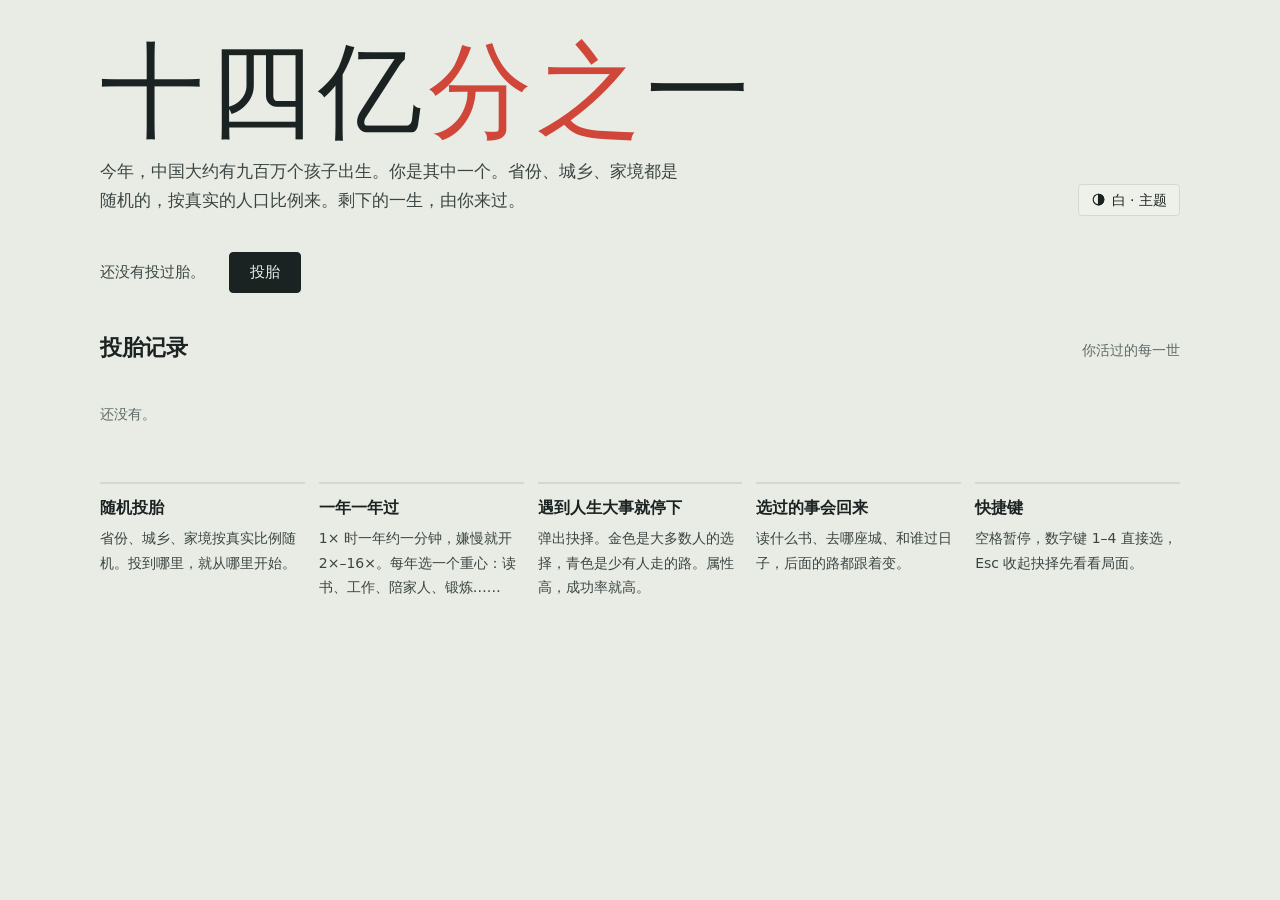
==== 1in1.4b/index.html @ 82f2b728 "接入全站统一标准：去掉底栏和语言下拉（顶栏的问题反馈打开游戏自带的反馈框），翻译暂时锁定中文，打包时把版本号写进 vg:version，大厅卡片显示各游戏版本号；Cloudflare 打包入口统一为 " ====
<!doctype html>
<html lang="zh-CN">
<head>
<meta charset="utf-8">
<meta name="viewport" content="width=device-width, initial-scale=1, viewport-fit=cover">
<title>十四亿分之一 · Vibe Game</title>
<meta name="description" content="按真实人口比例随机投胎到中国的某个省市、某个家庭，从 2026 年出生，过完一生。">
<meta name="theme-color" content="#0e1315">
<link rel="stylesheet" href="../share/style.css">
<!-- 全站顶栏（总页面 vibe-game 仓库提供；本地打开时没有，不影响游戏） -->
<script src="/nav.js" defer></script>
</head>
<body>
<div id="app"></div>
<!-- 本游戏：部署配置、游戏设定 -->
<script src="config.js"></script>
<script src="../share/i18n.js"></script>
<script src="../share/lang.js"></script>
<script src="game.js"></script>
<!-- 共用：规则引擎 -->
<script src="../share/engine.js"></script>
<!-- 本游戏：世界设定、投胎生成器、人生各阶段 -->
<script src="data/world.js"></script>
<script src="data/economy.js"></script>
<script src="data/childhood.js"></script>
<script src="data/youth.js"></script>
<script src="data/midlife.js"></script>
<script src="data/oldage.js"></script>
<script src="data/events.js"></script>
<!-- 共用：画面、分享、界面 -->
<!-- 换语言时载入翻译过的数据（lang/<语言>/），见 share/i18n.js -->
<script>JY.loadLangData();</script>
<script src="../share/pixel.js"></script>
<script src="data/scenes.js"></script>
<script src="../share/sharecard.js"></script>
<script src="../share/ui.js"></script>
</body>
</html>
---- share/style.css ----
/* 共用样式 · 三栏布局：左名帖与状态，中场景、抉择、重心、生平，右家人、同代人、人生图。
   默认夜色（深），可切换为绢色（浅）。 */
:root {
  --bg: #0e1315;
  --panel: #151c1f;
  --panel-2: #1b2427;
  --line: #263236;
  --fg: #e4e9e6;
  --muted: #8b9a96;
  --soft: #b9c4c0;
  --btn: #1d272a;
  --btn-on: #e4e9e6;
  --btn-on-fg: #0e1315;
  --gen: #5cc28a;      /* 根骨 */
  --xin: #e2b04f;      /* 心境 */
  --wu: #4fb8b0;       /* 悟性 */
  --qing: #e0688a;     /* 情义 */
  --canon: #d2ad62;    /* 原著 */
  --mod: #6fc1cc;      /* 改命 */
  --bad: #e2806a;      /* 失败、死亡 */
  --brand: #c8566a;    /* 品牌色，游戏可在 game.js 里覆盖 */
  --f-display: "Ma Shan Zheng", "STKaiti", "KaiTi", serif;
  --f-head: "Noto Serif SC", "Songti SC", "SimSun", serif;
  --f-body: "Noto Sans SC", "PingFang SC", "Microsoft YaHei", system-ui, sans-serif;
  --f-mono: ui-monospace, "Cascadia Mono", Consolas, "Courier New", monospace;
  --r: 6px;
  color-scheme: dark;
}
/* 三种主题：暗（默认）、灰、白。灰是不刺眼的中性灰，适合白天屋里看 */
:root[data-theme="gray"] {
  --bg: #2c3033; --panel: #363b3f; --panel-2: #3e4448; --line: #4a5156; --fg: #eceeed; --muted: #a3aaa8; --soft: #ccd2cf;
  --btn: #41474b; --btn-on: #eceeed; --btn-on-fg: #2c3033;
  --gen: #6fd09a; --xin: #eebd5c; --wu: #63c8c0; --qing: #ec7c9b; --canon: #ddb970; --mod: #7fcfd9; --bad: #ee917b;
  color-scheme: dark;
}
@media (prefers-color-scheme: light) {
  :root:not([data-theme="dark"]):not([data-theme="gray"]) {
    --bg: #e9ece5; --panel: #f8f9f5; --panel-2: #eef1ea; --line: #d3d9d0; --fg: #1b2322; --muted: #5e6a66; --soft: #3a4542;
    --btn: #eef1ea; --btn-on: #1b2322; --btn-on-fg: #f8f9f5;
    --gen: #2f9a63; --xin: #b88518; --wu: #1f8f88; --qing: #c2456b; --canon: #94702a; --mod: #1f7480; --bad: #b0472f;
    color-scheme: light;
  }
}
:root[data-theme="light"] {
  --bg: #e9ece5; --panel: #f8f9f5; --panel-2: #eef1ea; --line: #d3d9d0; --fg: #1b2322; --muted: #5e6a66; --soft: #3a4542;
  --btn: #eef1ea; --btn-on: #1b2322; --btn-on-fg: #f8f9f5;
  --gen: #2f9a63; --xin: #b88518; --wu: #1f8f88; --qing: #c2456b; --canon: #94702a; --mod: #1f7480; --bad: #b0472f;
  color-scheme: light;
}

* { box-sizing: border-box; }
html, body { margin: 0; }
body { background: var(--bg); color: var(--fg); font: 15px/1.75 var(--f-body); -webkit-font-smoothing: antialiased; }
button { font: inherit; color: inherit; cursor: pointer; }
:focus-visible { outline: 2px solid var(--mod); outline-offset: 2px; }
h1, h2, h3, h4 { margin: 0; text-wrap: balance; }
p { margin: 0; }
canvas.px { image-rendering: pixelated; image-rendering: crisp-edges; display: block; }

/* ---------- 顶栏 ---------- */
.top { position: sticky; top: env(safe-area-inset-top, 0px); z-index: 5; background: var(--bg); border-bottom: 1px solid var(--line); }
.top-in { max-width: 1440px; margin: 0 auto; padding: 10px 20px; display: flex; flex-wrap: wrap; align-items: center; gap: 10px 24px; }
.logo { font-family: var(--f-head); font-weight: 900; font-size: 22px; letter-spacing: .04em; white-space: nowrap; background: none; border: 0; padding: 0; }
.logo i { font-style: normal; color: var(--brand); }
.agebox { display: flex; align-items: baseline; gap: 6px; }
.agebox span { font-family: var(--f-head); font-size: 20px; }
.agebox b { font-family: var(--f-head); font-size: 44px; line-height: 1; font-weight: 900; font-variant-numeric: tabular-nums; }
.when { display: flex; align-items: center; gap: 10px; min-width: 0; }
.when .yr-bar { height: 3px; width: 170px; max-width: 100%; background: var(--line); border-radius: 2px; overflow: hidden; }
.when .yr-bar i { display: block; height: 100%; background: var(--qing); transition: width .1s linear; }
.when .pace { font-size: 12px; color: var(--muted); white-space: nowrap; }
.when .yr { font-size: 14px; color: var(--soft); white-space: nowrap; font-variant-numeric: tabular-nums; }
.ctl { display: flex; flex-wrap: wrap; gap: 6px; margin-left: auto; }
.b { background: var(--btn); border: 1px solid var(--line); border-radius: 4px; padding: 6px 12px; font-size: 14px; line-height: 1.3; white-space: nowrap; }
.b:hover { border-color: var(--muted); }
.b[aria-pressed="true"] { background: var(--btn-on); color: var(--btn-on-fg); border-color: var(--btn-on); }
.b.primary { background: var(--fg); color: var(--bg); border-color: var(--fg); font-weight: 500; }
.b.big { padding: 10px 20px; font-size: 15px; }
.b:disabled { opacity: .45; cursor: default; }
/* 顶栏按钮紧凑一点；暂停键和速度说明固定宽度，暂停前后顶栏不会挤成两行 */
.ctl .b { padding: 6px 10px; }
.speeds { display: inline-flex; flex: 0 0 auto; }
.speeds .b { padding: 6px 7px; border-radius: 0; margin-left: -1px; }
.speeds .b:first-child { border-radius: 4px 0 0 4px; margin-left: 0; }
.speeds .b:last-child { border-radius: 0 4px 4px 0; }
.ctl .pause-b { min-width: 5.6em; text-align: center; }
.when .pace { display: inline-block; min-width: 9.5em; }
.when .pace.paused { color: var(--mod); }
/* 顶栏一行放不下标题时先藏标题（“离开”同样回首页），再窄就藏速度说明（速度键和暂停键本身看得出状态） */
.top-in.wide { max-width: none; flex-wrap: nowrap; }
/* 电脑上顶栏永远一行：按钮放不下时在按钮区里横向滑动，不换行 */
.top-in.wide .ctl { flex-wrap: nowrap; min-width: 0; overflow-x: auto; scrollbar-width: none; }
.top-in.wide .ctl::-webkit-scrollbar { display: none; }
.top-in.wide .ctl > * { flex: 0 0 auto; }
/* 带图标的按钮：主题、反馈；语言下拉 */
.icon-b { display: inline-flex; align-items: center; gap: 6px; }
.icon-b svg, .lang-wrap svg { width: 15px; height: 15px; flex: 0 0 auto; }
.lang-wrap { border-radius: 4px; }
.site-foot .ver { color: var(--muted); opacity: .7; font-family: var(--f-mono); font-size: 12px; margin-left: 10px; }
.mt-note { flex-basis: 100%; color: var(--muted); font-size: 12px; margin: 0; }
@media (max-width: 1479px) and (min-width: 821px) { .top .logo { display: none; } .when .yr-bar { width: 120px; } }
@media (max-width: 1240px) and (min-width: 821px) { .when .pace { display: none; } .when .yr-bar { width: 90px; } }

/* 网站导航：首页顶上一条，每一页底部一条（都不吸顶） */
.site-nav, .site-foot { max-width: 1440px; margin: 0 auto; padding: 10px 20px; display: flex; align-items: center; justify-content: space-between; gap: 8px 16px; flex-wrap: wrap; font-size: 14px; color: var(--muted); }
.site-nav { border-bottom: 1px solid var(--line); }
.site-foot { margin-top: 24px; border-top: 1px solid var(--line); padding-bottom: calc(24px + env(safe-area-inset-bottom, 0px)); }
.crumbs { display: flex; align-items: center; gap: 8px; flex-wrap: wrap; min-width: 0; }
.crumbs a { color: var(--soft); text-decoration: none; }
.crumbs a:hover { color: var(--fg); text-decoration: underline; }
.crumbs .sep { color: var(--muted); }
.crumbs .cur { color: var(--fg); }
.nav-tools { display: flex; align-items: center; gap: 8px; }
/* 语言：原生下拉框，套成按钮的样子 */
.lang-wrap { display: inline-flex; align-items: center; gap: 4px; background: var(--btn); border: 1px solid var(--line); border-radius: 4px; padding: 0 0 0 8px; font-size: 14px; color: var(--fg); white-space: nowrap; }
.lang-wrap:hover { border-color: var(--muted); }
.lang-wrap span { color: var(--muted); font-size: 13px; }
.lang-sel { appearance: none; -webkit-appearance: none; background: transparent; border: 0; color: inherit; font: inherit; padding: 6px 10px 6px 2px; cursor: pointer; }
.lang-sel option { background: var(--panel); color: var(--fg); }
/* 首页“其他玩法”卡片 */
.modes { display: grid; grid-template-columns: repeat(auto-fill, minmax(280px, 1fr)); gap: 12px; }
.mode-card { display: flex; flex-direction: column; gap: 8px; padding: 16px 18px; background: var(--panel); border: 1px solid var(--line); border-left: 3px solid var(--brand); border-radius: var(--r); color: inherit; text-decoration: none; }
.mode-card:hover { border-color: var(--brand); }
.mode-card b { font-family: var(--f-head); font-size: 20px; margin-right: 8px; }
.mode-card p { margin: 0; color: var(--soft); font-size: 14.5px; }
.mode-card .b { align-self: flex-start; }
/* 反馈框 */
.fb-kinds { display: flex; flex-wrap: wrap; gap: 6px; }
.fb-ctx { display: flex; align-items: flex-start; gap: 8px; font-size: 13.5px; color: var(--soft); }
.fb-ctx input { margin-top: 3px; }

/* ---------- 三栏 ---------- */
.shell { max-width: 1440px; margin: 0 auto; padding: 24px 20px 64px; display: grid; gap: 22px;
  grid-template-columns: minmax(0, 330px) minmax(0, 1fr) minmax(0, 360px);
  grid-template-areas: "left center right"; align-items: start; }
.col { display: flex; flex-direction: column; gap: 22px; min-width: 0; }
.col.left { grid-area: left; } .col.center { grid-area: center; } .col.right { grid-area: right; }
.card { background: var(--panel); border: 1px solid var(--line); border-radius: var(--r); padding: 18px 20px; min-width: 0; }
.card > h3, .card-h h3 { font-family: var(--f-head); font-weight: 600; font-size: 19px; }
.card-h { display: flex; justify-content: space-between; align-items: baseline; gap: 12px; margin-bottom: 12px; }
.card-h small { font-size: 11.5px; letter-spacing: .12em; color: var(--muted); text-transform: uppercase; text-align: right; }

/* 名帖 */
.idcard { padding: 0; overflow: hidden; }
.id-strip { display: flex; justify-content: space-between; padding: 8px 18px; font-family: var(--f-mono); font-size: 13px;  letter-spacing: .04em; }
.id-body { padding: 18px; display: grid; grid-template-columns: 84px minmax(0, 1fr); gap: 16px; }
.id-body canvas { width: 80px; height: 96px; border: 2px solid var(--line); border-radius: 3px; }
.id-name { font-family: var(--f-head); font-weight: 900; font-size: 28px; line-height: 1.2; margin-bottom: 8px; }
.kv { display: grid; grid-template-columns: 4.2em minmax(0, 1fr); gap: 4px 10px; font-size: 14px; }
.kv dt { color: var(--muted); }
.kv dd { margin: 0; min-width: 0; overflow-wrap: anywhere; }
.dots { letter-spacing: 2px; }

/* 状态 */
.stat { display: grid; grid-template-columns: 3.5em minmax(0, 1fr) 2.2em; gap: 12px; align-items: center; font-size: 15px; padding-block: 5px; }
.stat .bar { height: 10px; background: var(--panel-2); border-radius: 2px; overflow: hidden; }
.stat .bar i { display: block; height: 100%; transition: width .5s ease; }
.stat b { font-weight: 500; text-align: right; font-variant-numeric: tabular-nums; }
.stat.gen i { background: var(--gen); } .stat.xin i { background: var(--xin); } .stat.wu i { background: var(--wu); } .stat.qing i { background: var(--qing); }
details.what { margin-top: 10px; font-size: 13.5px; color: var(--muted); }
details.what summary { cursor: pointer; }
details.what p { margin-top: 6px; }
.sub-stats { margin-top: 14px; padding-top: 14px; border-top: 1px solid var(--line); display: grid; grid-template-columns: 1fr 1fr; gap: 12px 18px; font-size: 13.5px; }
.sub-stats div span { display: block; color: var(--muted); font-size: 12.5px; }
.sub-stats b { font-weight: 500; font-variant-numeric: tabular-nums; }
.zx { height: 6px; background: var(--panel-2); border-radius: 3px; position: relative; margin-top: 4px; }
.zx i { position: absolute; top: -2px; width: 3px; height: 10px; background: var(--fg); border-radius: 1px; }
.zx::before { content: ""; position: absolute; left: 50%; top: 0; bottom: 0; width: 1px; background: var(--muted); }

/* 场景 */
.scene { padding: 0; overflow: hidden; }
.scene canvas { width: 100%; height: auto; aspect-ratio: 240 / 76; }
.scene-cap { padding: 12px 20px; font-size: 15px; color: var(--soft); border-top: 1px solid var(--line); }

/* 抉择（弹框） */
.decide-wrap { z-index: 25; background: rgba(5, 8, 10, .55); }
.modal.decide { width: min(620px, 100%); border-color: var(--canon); box-shadow: 0 0 0 1px var(--canon) inset, 0 18px 60px rgba(0, 0, 0, .45); animation: rise .18s ease-out; }
.modal.decide.enc { border-color: var(--mod); box-shadow: 0 0 0 1px var(--mod) inset, 0 18px 60px rgba(0, 0, 0, .45); }
.decide > .decide-meta { padding: 12px 18px 0; margin: 0; }
.decide-peek { margin-left: auto; padding: 3px 10px; font-size: 13px; }
.decide-b { overflow-y: auto; padding: 8px 20px 20px; }
@keyframes rise { from { transform: translateY(12px); opacity: 0; } to { transform: none; opacity: 1; } }
.decide-pill { position: fixed; z-index: 24; left: 50%; transform: translateX(-50%); bottom: calc(env(safe-area-inset-bottom, 0px) + 16px);
  display: flex; gap: 10px; align-items: baseline; max-width: calc(100% - 32px); padding: 10px 18px; border-radius: 999px;
  background: var(--panel); color: var(--fg); border: 1px solid var(--canon); box-shadow: 0 8px 30px rgba(0, 0, 0, .4); font-size: 14px; }
.decide-pill span { color: var(--muted); white-space: nowrap; }
.decide-pill b { font-family: var(--f-head); font-size: 16px; overflow: hidden; text-overflow: ellipsis; white-space: nowrap; }
.decide-meta { display: flex; flex-wrap: wrap; gap: 8px; align-items: center; font-size: 12.5px; color: var(--muted); margin-bottom: 6px; }
.decide h3 { font-family: var(--f-head); font-size: 22px; font-weight: 900; margin-bottom: 8px; }
.decide p { font-size: 15.5px; line-height: 1.85; }
.choices { display: flex; flex-direction: column; gap: 8px; margin-top: 14px; }
.choice { text-align: left; background: var(--panel-2); border: 1px solid var(--line); border-radius: var(--r); padding: 10px 14px; display: flex; flex-wrap: wrap; justify-content: space-between; align-items: baseline; gap: 6px 14px; }
.choice:hover { border-color: var(--soft); }
.choice span.t { font-size: 15px; }
.choice span.m { display: flex; gap: 8px; align-items: baseline; font-size: 12px; color: var(--muted); white-space: nowrap; }
.tag { display: inline-block; font-size: 11.5px; padding: 0 6px; border-radius: 3px; border: 1px solid currentColor; line-height: 1.6; white-space: nowrap; }
.tag.canon { color: var(--canon); } .tag.mod { color: var(--mod); } .tag.bad { color: var(--bad); } .tag.book { color: var(--soft); }
.roll { margin: 0 0 10px; font-size: 14px; }
.roll.ok { color: var(--mod); } .roll.no { color: var(--bad); }
.result { margin: 0 0 12px; padding: 10px 14px; border-radius: var(--r); background: color-mix(in srgb, var(--canon) 10%, var(--panel-2)); border-left: 3px solid var(--canon); }
.result .decide-meta { margin-bottom: 4px; }
.result .roll { margin: 0; font-size: 12.5px; }
.result p { font-size: 15px; }

/* 重心 */
.focus-sub { color: var(--soft); font-size: 15px; margin-bottom: 8px; }
.focus-d { color: var(--muted); font-size: 14.5px; }
.chips { display: flex; flex-wrap: wrap; gap: 8px; margin-top: 12px; }
.chip { background: transparent; border: 1px solid var(--line); border-radius: 999px; padding: 4px 14px; font-size: 14px; }
.chip[aria-pressed="true"] { border-color: var(--wu); color: var(--wu); background: color-mix(in srgb, var(--wu) 14%, transparent); }
/* 手机专用简化框（电脑上隐藏） */
.focusbar { display: none; flex-direction: column; gap: 6px; padding: 8px 12px; }
.frow { display: flex; align-items: center; gap: 10px; min-width: 0; white-space: nowrap; }
.fs { display: inline-flex; align-items: baseline; gap: 4px; flex: none; }
.fs small { font-size: 12px; color: var(--muted); }
.fs b { font-size: 15px; font-variant-numeric: tabular-nums; }
.fs.gen b { color: var(--gen); } .fs.xin b { color: var(--xin); } .fs.wu b { color: var(--wu); } .fs.qing b { color: var(--qing); } .fs.mod b { color: var(--mod); }
.fpick-wrap { position: relative; flex: none; margin-left: auto; }
.fpick { border-color: var(--wu); color: var(--wu); padding: 4px 10px; font-size: 13.5px; }
.fmenu { position: absolute; right: 0; top: calc(100% + 6px); z-index: 8; width: 270px; max-width: calc(100vw - 32px); background: var(--panel); border: 1px solid var(--line);
  border-radius: var(--r); box-shadow: 0 10px 30px rgba(0, 0, 0, .35); padding: 6px; display: flex; flex-direction: column; gap: 2px; }
.fopt { text-align: left; background: none; border: 0; border-radius: 4px; padding: 7px 10px; display: flex; flex-direction: column; gap: 1px; }
.fopt:hover, .fopt[aria-checked="true"] { background: var(--panel-2); }
.fopt[aria-checked="true"] b { color: var(--wu); }
.fopt small { color: var(--muted); font-size: 12.5px; }
.fjump { flex: none; background: none; border: 0; padding: 4px 0 4px 2px; font-size: 13px; color: var(--soft); text-decoration: underline; text-underline-offset: 3px; }
.focuscard { scroll-margin-top: 110px; }
/* 回到顶部：手机上的悬浮半透明按钮 */
.to-top { display: none; position: fixed; z-index: 15; right: 14px; bottom: calc(env(safe-area-inset-bottom, 0px) + 18px); width: 46px; height: 46px; border-radius: 50%;
  flex-direction: column; align-items: center; justify-content: center; gap: 0; line-height: 1; padding: 0;
  background: color-mix(in srgb, var(--panel) 72%, transparent); color: var(--fg); border: 1px solid color-mix(in srgb, var(--line) 80%, transparent);
  -webkit-backdrop-filter: blur(6px); backdrop-filter: blur(6px); box-shadow: 0 4px 16px rgba(0, 0, 0, .25);
  opacity: 0; transform: translateY(8px); pointer-events: none; transition: opacity .2s, transform .2s; }
.to-top span { font-size: 17px; font-weight: 700; }
.to-top small { font-size: 10px; color: var(--soft); margin-top: 2px; }
.to-top.show { opacity: .85; transform: none; pointer-events: auto; }

/* 生平 */
.log-note { color: var(--gen); font-size: 14px; margin-bottom: 10px; }
.log { list-style: none; margin: 0; padding: 0; display: flex; flex-direction: column; }
.log li { display: grid; grid-template-columns: 4.6em minmax(0, 1fr) 1.2em; gap: 12px; padding: 7px 0; border-top: 1px solid var(--line); cursor: pointer; }
.log li:first-child { border-top: 0; }
.log li .a { font-family: var(--f-mono); font-size: 12.5px; color: var(--muted); padding-top: 3px; }
.log li .t { font-size: 15px; }
.log li .s { color: var(--canon); font-size: 13px; padding-top: 2px; }
.log li.new .t { font-weight: 700; }
.log li.k-world .t, .log li.k-death .t { color: var(--soft); }
.log li.k-world .t::before { content: attr(data-pre); color: var(--muted); font-size: 12.5px; }
.log li.k-wmod .t { color: var(--mod); }
.log li.k-wmod .t::before { content: "因你而变 · "; font-size: 12.5px; }
.log li.k-death .t::before { content: "讣闻 · "; color: var(--muted); font-size: 12.5px; }
.log li.k-mod .t { color: var(--mod); } .log li.k-fail .t { color: var(--bad); } .log li.k-pick .t { color: var(--canon); }
.log li.k-flavor .t { color: var(--soft); }
.log li.k-intro .t { font-weight: 700; }
.log-more { margin-top: 10px; }

/* 家人、同代人 */
.rows { display: flex; flex-direction: column; }
.row { display: grid; grid-template-columns: minmax(0, 1fr) auto; gap: 2px 12px; padding: 10px 0; border-top: 1px solid var(--line); }
.row:first-child { border-top: 0; padding-top: 0; }
.row .k { color: var(--muted); font-size: 14px; }
.row .nm { font-weight: 700; font-size: 15px; }
.row .v { text-align: right; font-size: 14.5px; font-variant-numeric: tabular-nums; }
.row .n { grid-column: 1 / -1; color: var(--muted); font-size: 13px; }
.row .n.dead { color: var(--bad); }
.row.fam { grid-template-columns: 4em minmax(0, 1fr) auto; }
.row.fam .n { grid-column: 2 / -1; }

/* 人生图 */
.lifemap { display: grid; grid-template-columns: repeat(10, 1fr); gap: 5px; }
.lifemap i { aspect-ratio: 1; border-radius: 2px; background: var(--panel-2); max-width: 100%; }
.lifemap i.p { background: color-mix(in srgb, var(--soft) 40%, var(--panel-2)); }
.lifemap i.j { background: var(--canon); } .lifemap i.q { background: var(--mod); } .lifemap i.b { background: color-mix(in srgb, var(--bad) 55%, var(--panel-2)); } .lifemap i.d { background: var(--bad); }
.lifemap i.now { outline: 2px solid var(--qing); outline-offset: 1px; }
.legend { display: flex; flex-wrap: wrap; gap: 6px 14px; margin-top: 12px; font-size: 12.5px; color: var(--muted); }
.legend span::before { content: ""; display: inline-block; width: 9px; height: 9px; border-radius: 2px; margin-right: 5px; vertical-align: -1px; background: var(--c); }

/* ---------- 首页 ---------- */
.home { max-width: 1120px; margin: 0 auto; padding: 40px 20px 80px; display: flex; flex-direction: column; gap: 36px; }
.home-hero { display: grid; grid-template-columns: minmax(0, 1fr) auto; gap: 24px; align-items: end; }
.home-hero h1 { font-family: var(--f-display); font-weight: 400; font-size: clamp(56px, 10vw, 104px); line-height: 1; letter-spacing: .05em; }
.home-hero h1 i { font-style: normal; color: var(--brand); }
.home-hero p { color: var(--soft); font-size: 16.5px; max-width: 36em; margin-top: 14px; }
.world-line { display: flex; flex-wrap: wrap; gap: 10px 24px; align-items: center; color: var(--soft); font-size: 14.5px; }
.world-line b { color: var(--fg); font-weight: 500; }
.picks { display: grid; grid-template-columns: repeat(auto-fill, minmax(250px, 1fr)); gap: 14px; }
.pick { text-align: left; background: var(--panel); border: 1px solid var(--line); border-radius: var(--r); padding: 14px; display: grid; grid-template-columns: 52px minmax(0, 1fr); gap: 12px; align-items: start; }
.pick:hover { border-color: var(--soft); }
.pick canvas { width: 50px; height: 60px; border-radius: 2px; }
.pick .nm { font-family: var(--f-head); font-weight: 900; font-size: 19px; }
.pick .meta { font-size: 12.5px; color: var(--muted); }
.pick .fate { font-size: 13px; color: var(--soft); margin-top: 6px; line-height: 1.6; }
.section-h { display: flex; justify-content: space-between; align-items: baseline; gap: 12px; margin-bottom: 14px; flex-wrap: wrap; }
.section-h h2 { font-family: var(--f-head); font-size: 22px; }
.section-h span { color: var(--muted); font-size: 13.5px; }
.lives { display: flex; flex-direction: column; gap: 8px; }
.life-row { background: var(--panel); border: 1px solid var(--line); border-radius: var(--r); padding: 10px 14px; display: grid; grid-template-columns: 5em minmax(0, 1fr) auto; gap: 12px; align-items: baseline; font-size: 14px; }
.life-row b { font-family: var(--f-head); font-size: 16px; }
.life-row .d { color: var(--mod); font-variant-numeric: tabular-nums; }
.confirm { display: flex; flex-wrap: wrap; gap: 10px; align-items: center; font-size: 14px; color: var(--bad); }
.how { display: grid; grid-template-columns: repeat(auto-fit, minmax(200px, 1fr)); gap: 14px; }
.how div { border-top: 2px solid var(--line); padding-top: 10px; font-size: 14px; color: var(--soft); }
.how b { display: block; color: var(--fg); font-family: var(--f-head); font-size: 16px; margin-bottom: 4px; }

/* 醒来 */
.wake { max-width: 860px; margin: 0 auto; padding: 40px 20px 80px; display: flex; flex-direction: column; gap: 22px; }
.wake .before li { font-size: 14px; }
.wake .before li.mod { color: var(--mod); }
.wake ul { margin: 8px 0 0; padding-left: 1.2em; display: flex; flex-direction: column; gap: 4px; }
.wake .intro { font-size: 16.5px; line-height: 1.9; }
.fate-box { border-left: 3px solid var(--canon); padding: 4px 0 4px 14px; color: var(--soft); font-size: 14.5px; }
.fate-box b { color: var(--canon); font-weight: 500; display: block; font-size: 12.5px; letter-spacing: .1em; }
.wake .facts { grid-template-columns: 5em minmax(0, 1fr); font-size: 14.5px; gap: 6px 12px; }
.wake .odds { margin-top: 12px; color: var(--qing); font-size: 14px; }

/* 命终 */
.end { max-width: 1120px; margin: 0 auto; padding: 36px 20px 80px; display: grid; grid-template-columns: minmax(0, 300px) minmax(0, 1fr); gap: 28px; align-items: start; }
.stele { background: linear-gradient(var(--panel-2), var(--panel)); border: 1px solid var(--line); border-radius: 60px 60px 6px 6px; padding: 36px 20px 24px; display: flex; flex-direction: column; align-items: center; gap: 16px; text-align: center; }
.stele .vname { writing-mode: vertical-rl; font-family: var(--f-display); font-size: 52px; line-height: 1.1; letter-spacing: .1em; min-height: 3.5em; }
.stele .yrs { font-family: var(--f-mono); font-size: 13px; color: var(--muted); }
.stele .words { font-family: var(--f-display); font-size: 24px; line-height: 1.5; color: var(--canon); }
.stele .cause { font-size: 14px; color: var(--soft); }
.end-main { display: flex; flex-direction: column; gap: 18px; min-width: 0; }
.big-num { display: flex; gap: 28px; flex-wrap: wrap; }
.big-num div span { display: block; color: var(--muted); font-size: 13px; }
.big-num div b { font-family: var(--f-head); font-size: 34px; font-weight: 900; font-variant-numeric: tabular-nums; }
.compare { display: grid; grid-template-columns: 1fr 1fr; gap: 14px; }
.compare div { background: var(--panel-2); border-radius: var(--r); padding: 12px 14px; font-size: 14px; }
.compare div b { display: block; font-size: 12.5px; letter-spacing: .1em; color: var(--muted); font-weight: 500; }
.ulist { margin: 0; padding-left: 1.2em; display: flex; flex-direction: column; gap: 4px; font-size: 14.5px; }
.ulist li.mod { color: var(--mod); }
.end-btns { display: flex; flex-wrap: wrap; gap: 10px; }
.words-pick { max-width: 640px; margin: 0 auto; padding: 60px 20px; display: flex; flex-direction: column; gap: 14px; }
.words-pick h2 { font-family: var(--f-head); font-size: 26px; font-weight: 900; }

/* 大事记 */
.overlay { position: fixed; inset: 0; z-index: 20; background: rgba(5, 8, 10, .6); display: flex; justify-content: flex-end; }
.drawer { width: min(560px, 100%); height: 100%; background: var(--panel); border-left: 1px solid var(--line); display: flex; flex-direction: column; padding-top: env(safe-area-inset-top, 0px); }
.drawer-h { display: flex; flex-wrap: wrap; justify-content: space-between; align-items: center; gap: 10px; padding: 16px 20px; border-bottom: 1px solid var(--line); }
.drawer-h h3 { font-family: var(--f-head); font-size: 20px; }
.drawer-b { overflow-y: auto; padding: 8px 20px 40px; }
.chron { list-style: none; margin: 0; padding: 0; }
.chron li { display: grid; grid-template-columns: 5.5em minmax(0, 1fr); gap: 12px; padding: 8px 0; border-top: 1px solid var(--line); font-size: 14px; }
.chron li .y { font-family: var(--f-mono); font-size: 12.5px; color: var(--muted); padding-top: 2px; }
.chron li.mod .t { color: var(--mod); }
.empty { color: var(--muted); font-size: 14px; padding: 20px 0; }

@media (max-width: 1180px) {
  .shell { grid-template-columns: minmax(0, 300px) minmax(0, 1fr); grid-template-areas: "left center" "right center"; grid-template-rows: auto 1fr; }
}
@media (max-width: 820px) {
  .top-in { padding: 6px 16px; gap: 6px 14px; }
  .top .logo { display: none; }
  .site-nav, .site-foot { padding: 8px 16px; font-size: 13px; }
  .top-in.wide { flex-wrap: wrap; } /* 手机上按钮本来就排到第二行横向滑动 */
  .site-foot { padding-bottom: calc(72px + env(safe-area-inset-bottom, 0px)); } /* 别被右下角“顶部”按钮挡住 */
  .when .pace { min-width: 0; }
  .agebox span { font-size: 14px; }
  .agebox b { font-size: 24px; }
  .when { flex: 1; }
  /* 手机：状态卡换成场景下的简化框；完整的今年的重心排到生平后面 */
  .statcard { display: none; }
  .focusbar { display: flex; order: 1; }
  .frow { gap: 8px; }
  .to-top { display: flex; }
  .col.center > .scene { order: 0; }
  .col.center > .log-card { order: 2; }
  .col.center > .focuscard { order: 3; }
  .ctl { margin-left: 0; }
  .shell { padding: 16px 16px 48px; grid-template-columns: minmax(0, 1fr); grid-template-areas: "center" "left" "right"; grid-template-rows: auto; gap: 16px; }
  .col { gap: 16px; }
  .end { grid-template-columns: minmax(0, 1fr); }
  .compare { grid-template-columns: minmax(0, 1fr); }
  .home-hero { grid-template-columns: minmax(0, 1fr); }
}
@media (prefers-reduced-motion: reduce) { .stat .bar i, .when .yr-bar i { transition: none; } .modal.decide { animation: none; } }
.end .lifemap { grid-template-columns: repeat(20, 1fr); gap: 4px; }
@media (max-width: 820px) { .end .lifemap { grid-template-columns: repeat(10, 1fr); } }

/* ---------- 终局回顾 ---------- */
.review { position: fixed; inset: 0; z-index: 30; background: var(--bg); display: flex; flex-direction: column; cursor: pointer;
  padding: calc(env(safe-area-inset-top, 0px) + 12px) 16px calc(env(safe-area-inset-bottom, 0px) + 16px); }
.review-top { display: flex; justify-content: space-between; align-items: center; gap: 12px; max-width: 760px; width: 100%; margin: 0 auto; color: var(--muted); font-size: 13.5px; }
.review-in { flex: 1; display: flex; flex-direction: column; align-items: center; justify-content: center; gap: 14px; max-width: 760px; width: 100%; margin: 0 auto; text-align: center; min-height: 0; }
.review-in canvas { width: 100%; max-width: 680px; height: auto; aspect-ratio: 240 / 76; border-radius: 4px; box-shadow: 0 10px 40px rgba(0, 0, 0, .35); }
.review-age { display: flex; gap: 10px; align-items: center; font-family: var(--f-mono); font-size: 14px; color: var(--soft); }
.review-t { font-family: var(--f-head); font-weight: 900; font-size: 22px; }
.review-text { font-family: var(--f-head); font-size: clamp(17px, 2.6vw, 24px); line-height: 1.7; max-width: 32em; }
.review-dash { display: flex; gap: 4px; width: 100%; max-width: 680px; margin-top: 6px; }
.review-dash i { flex: 1; height: 4px; border-radius: 2px; background: var(--line); }
.review-dash i.done { background: var(--wu); }
.review-dash i.cur { background: var(--qing); }
.review-hint { text-align: center; color: var(--muted); font-size: 13px; }

/* ---------- 分享弹窗 ---------- */
.overlay.center { justify-content: center; align-items: center; padding: 16px; }
.modal { width: min(560px, 100%); max-height: calc(100% - 8px); background: var(--panel); border: 1px solid var(--line); border-radius: 8px; display: flex; flex-direction: column; overflow: hidden; }
.modal-h { display: flex; justify-content: space-between; align-items: center; gap: 12px; padding: 12px 18px; border-bottom: 1px solid var(--line); font-family: var(--f-mono); color: var(--qing); font-size: 14px; }
.modal-b { overflow-y: auto; padding: 16px 18px 22px; display: flex; flex-direction: column; gap: 10px; }
.lbl { font-weight: 700; font-size: 14.5px; margin-top: 4px; }
.modal textarea { width: 100%; font: 15px/1.6 var(--f-body); background: var(--panel-2); color: var(--fg); border: 1px solid var(--line); border-radius: var(--r); padding: 10px 12px; resize: vertical; }
#share-line { min-height: 64px; }
.share-text { min-height: 150px; font-size: 13.5px !important; color: var(--soft) !important; }
.hint { color: var(--muted); font-size: 13px; }
.share-main { background: var(--qing); color: #fff; border: 0; border-radius: var(--r); padding: 12px 16px; font-size: 17px; font-weight: 700; display: flex; flex-direction: column; align-items: center; gap: 2px; }
.share-main small { font-size: 12.5px; font-weight: 400; opacity: .9; }
.share-grid { display: grid; grid-template-columns: 1fr 1fr; gap: 8px; }
.share-grid .b { color: var(--fg); text-align: center; text-decoration: none; padding: 10px 8px; font-size: 14.5px; white-space: normal; }
.share-grid .b.primary { color: var(--bg); }
.card-img { width: 100%; max-width: 380px; align-self: center; border-radius: 4px; box-shadow: 0 6px 24px rgba(0, 0, 0, .3); }

/* ---------- 手机 ---------- */
@media (max-width: 820px) {
  .top-in { flex-wrap: wrap; }
  .ctl { flex-wrap: nowrap; overflow-x: auto; width: 100%; padding-bottom: 2px; scrollbar-width: none; }
  .ctl::-webkit-scrollbar { display: none; }
  .ctl .b { flex: 0 0 auto; }
  .when .yr-bar { width: auto; flex: 1; max-width: 140px; }
  .id-body { grid-template-columns: 64px minmax(0, 1fr); gap: 12px; padding: 14px; }
  .id-body canvas { width: 60px; height: 72px; }
  .id-name { font-size: 24px; }
  .card { padding: 14px 16px; }
  .decide h3 { font-size: 20px; }
  /* 手机上抉择框从底部升起，上面还能看见场景 */
  .overlay.decide-wrap { align-items: flex-end; padding: 0; }
  .modal.decide { width: 100%; max-height: 82vh; border-radius: 12px 12px 0 0; padding-bottom: env(safe-area-inset-bottom, 0px); }
  .decide-b { padding: 6px 16px 18px; }
  .choice { padding: 10px 12px; }
  .log li { grid-template-columns: 3.6em minmax(0, 1fr) 1em; gap: 8px; }
  .stele .vname { font-size: 42px; min-height: 0; }
  .review-t { font-size: 19px; }
  .share-grid { grid-template-columns: 1fr; }
}
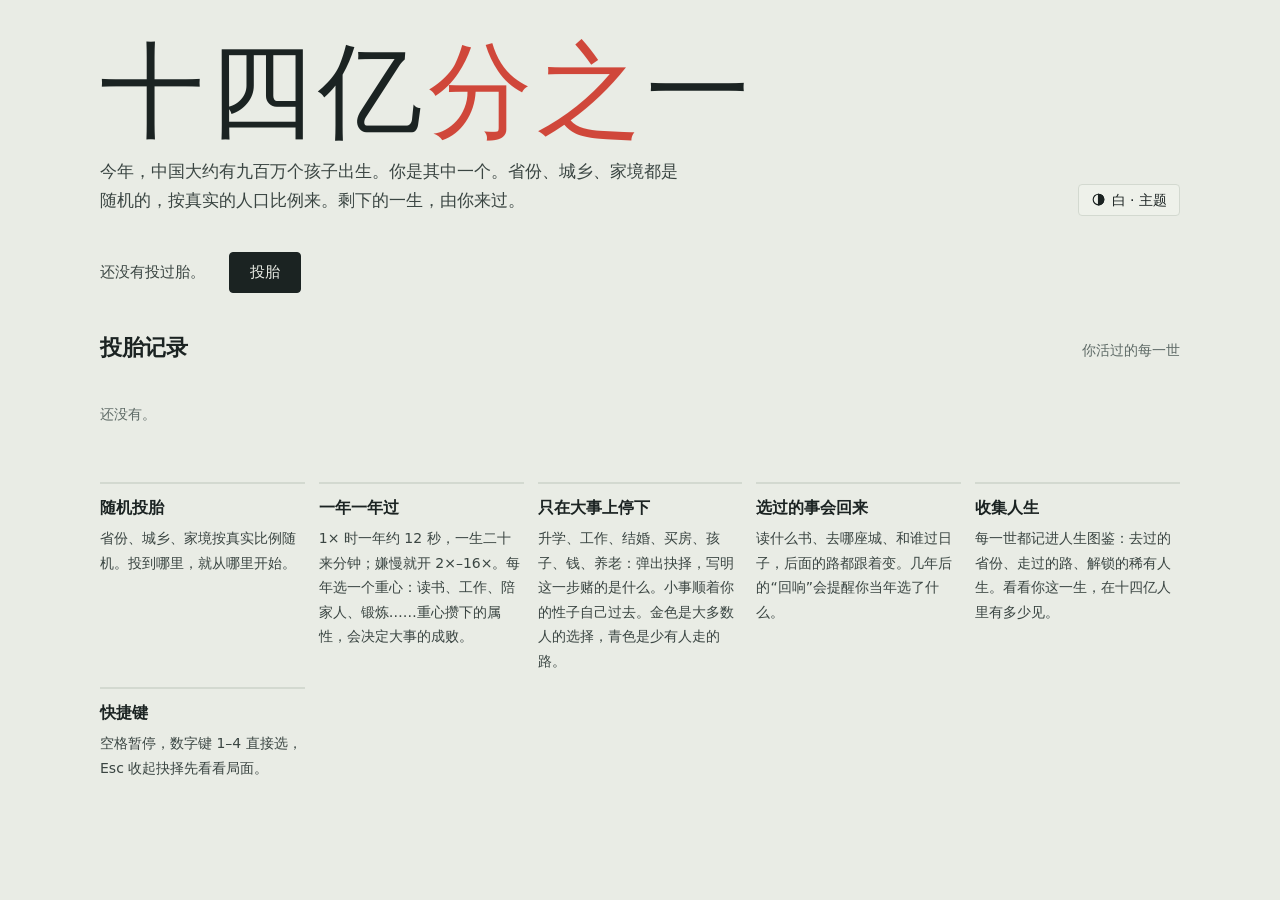
==== commit e49bfe39: "十四亿分之一 v2.0.0：玩法改进、英文版、繁体版 - 大抉择主线、理财系统、高新科技事件、稀有度/成就/人生图鉴 - 分享卡加二维码和网址，支持复制和保存图片 - 英文与繁体中文翻译流水线（tr." ====
--- a/1in1.4b/index.html
+++ b/1in1.4b/index.html
@@ -16,6 +16,7 @@
 <script src="config.js"></script>
 <script src="../share/i18n.js"></script>
 <script src="../share/lang.js"></script>
+<script src="../share/lang.zh-TW.js"></script>
 <script src="game.js"></script>
 <!-- 共用：规则引擎 -->
 <script src="../share/engine.js"></script>
@@ -27,11 +28,17 @@
 <script src="data/midlife.js"></script>
 <script src="data/oldage.js"></script>
 <script src="data/events.js"></script>
+<script src="data/finance.js"></script>
+<script src="data/tech.js"></script>
+<script src="data/spine.js"></script>
+<script src="data/rarity.js"></script>
+<script src="data/legacy.js"></script>
 <!-- 共用：画面、分享、界面 -->
 <!-- 换语言时载入翻译过的数据（lang/<语言>/），见 share/i18n.js -->
 <script>JY.loadLangData();</script>
 <script src="../share/pixel.js"></script>
 <script src="data/scenes.js"></script>
+<script src="../share/vendor/qrcode.js"></script>
 <script src="../share/sharecard.js"></script>
 <script src="../share/ui.js"></script>
 </body>
--- a/share/style.css
+++ b/share/style.css
@@ -192,6 +192,9 @@
 .choice { text-align: left; background: var(--panel-2); border: 1px solid var(--line); border-radius: var(--r); padding: 10px 14px; display: flex; flex-wrap: wrap; justify-content: space-between; align-items: baseline; gap: 6px 14px; }
 .choice:hover { border-color: var(--soft); }
 .choice span.t { font-size: 15px; }
+.choice span.t small.hint-l { display: block; margin-top: 3px; font-size: 12.5px; color: var(--muted); line-height: 1.45; }
+.decide-b p.stake { margin-top: 8px; padding: 7px 10px; border-left: 3px solid var(--brand); background: color-mix(in srgb, var(--brand) 9%, transparent); font-size: 13.5px; color: var(--soft); }
+.decide-b p.echo { margin: 2px 0 6px; font-size: 12.5px; color: var(--mod); }
 .choice span.m { display: flex; gap: 8px; align-items: baseline; font-size: 12px; color: var(--muted); white-space: nowrap; }
 .tag { display: inline-block; font-size: 11.5px; padding: 0 6px; border-radius: 3px; border: 1px solid currentColor; line-height: 1.6; white-space: nowrap; }
 .tag.canon { color: var(--canon); } .tag.mod { color: var(--mod); } .tag.bad { color: var(--bad); } .tag.book { color: var(--soft); }
@@ -251,6 +254,8 @@
 .log li.k-death .t::before { content: "讣闻 · "; color: var(--muted); font-size: 12.5px; }
 .log li.k-mod .t { color: var(--mod); } .log li.k-fail .t { color: var(--bad); } .log li.k-pick .t { color: var(--canon); }
 .log li.k-flavor .t { color: var(--soft); }
+.log li.k-autopick .t { color: var(--soft); }
+.log li.k-echo .t { color: var(--mod); }
 .log li.k-intro .t { font-weight: 700; }
 .log-more { margin-top: 10px; }
 
@@ -431,3 +436,32 @@
   .review-t { font-size: 19px; }
   .share-grid { grid-template-columns: 1fr; }
 }
+
+/* ---------- 游戏自己加的卡片（game.js 的 endCards / homeCards，例如十四亿分之一的稀有度、成就、转折线、人生图鉴） ---------- */
+.card .note { color: var(--soft); font-size: 13.5px; margin-top: 10px; line-height: 1.6; }
+.rare-card .big-num span { display: block; }
+.aim-bar { height: 10px; border-radius: 6px; background: var(--panel-2); overflow: hidden; margin-top: 12px; }
+.aim-bar i { display: block; height: 100%; background: var(--brand); border-radius: 6px; }
+.ach-list { list-style: none; margin: 10px 0 0; padding: 0; display: grid; gap: 8px; }
+.ach-list li { display: flex; flex-wrap: wrap; align-items: baseline; gap: 4px 10px; padding: 8px 10px; border: 1px solid var(--line); border-radius: var(--r); background: var(--panel-2); }
+.ach-list li b { color: var(--brand); }
+.ach-list li span { color: var(--soft); font-size: 13px; }
+.ach-list li em { font-style: normal; font-size: 11.5px; color: var(--bg); background: var(--mod); border-radius: 4px; padding: 0 5px; margin-left: auto; }
+.turns { list-style: none; margin: 12px 0 0; padding: 0 0 0 14px; border-left: 2px solid var(--line); display: grid; gap: 9px; }
+.turns li { position: relative; font-size: 14px; color: var(--soft); }
+.turns li::before { content: ""; position: absolute; left: -20px; top: 7px; width: 10px; height: 10px; border-radius: 50%; background: var(--canon); }
+.turns li.mod::before { background: var(--mod); } .turns li.fail::before { background: var(--bad); } .turns li.fin::before { background: var(--fg); }
+.turns li span { color: var(--muted); font-size: 12.5px; margin-right: 8px; }
+.turns li b { color: var(--fg); margin-right: 6px; }
+.album .card { padding: 14px 16px; }
+.alb-row { display: grid; grid-template-columns: 7.5em 1fr auto; align-items: center; gap: 10px; font-size: 14px; margin: 6px 0; }
+.alb-row .bar { height: 8px; border-radius: 5px; background: var(--panel-2); overflow: hidden; }
+.alb-row .bar i { display: block; height: 100%; background: var(--brand); }
+.alb-row b { font-variant-numeric: tabular-nums; color: var(--soft); font-weight: 500; font-size: 13px; }
+.ach-grid { display: flex; flex-wrap: wrap; gap: 6px; margin-top: 12px; }
+.ach-grid span { font-size: 12.5px; padding: 3px 8px; border-radius: 999px; border: 1px dashed var(--line); color: var(--muted); }
+.ach-grid span.on { border-style: solid; border-color: var(--brand); color: var(--fg); }
+
+/* 语言切换（单独打包的版本才有）：简 / 繁 / EN */
+.langs { display: inline-flex; gap: 4px; margin-left: 6px; }
+.langs .b[aria-pressed="true"] { border-color: var(--brand); color: var(--fg); }
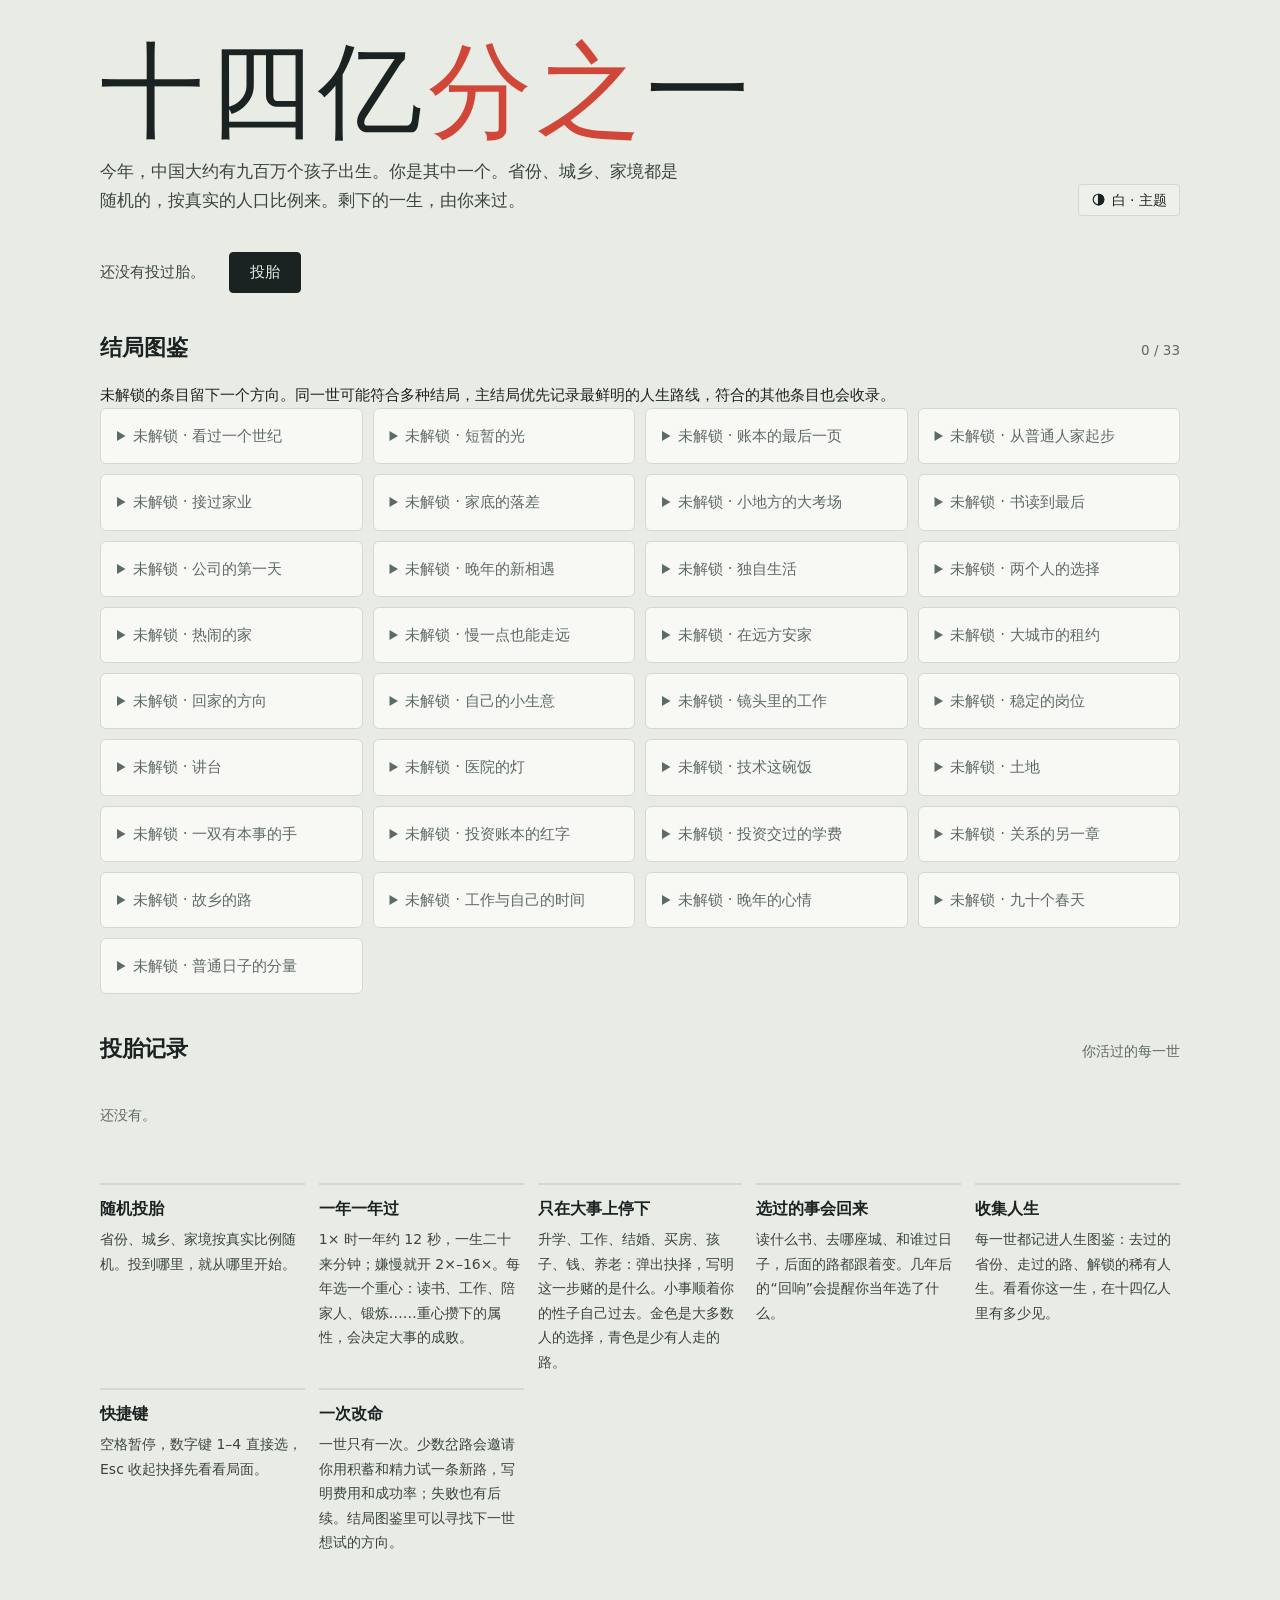
==== commit bd52f883: "feat: add limited life rewrites and refine ending collection" ====
--- a/1in1.4b/index.html
+++ b/1in1.4b/index.html
@@ -7,6 +7,7 @@
 <meta name="description" content="按真实人口比例随机投胎到中国的某个省市、某个家庭，从 2026 年出生，过完一生。">
 <meta name="theme-color" content="#0e1315">
 <link rel="stylesheet" href="../share/style.css">
+<link rel="stylesheet" href="style.css">
 <!-- 全站顶栏（总页面 vibe-game 仓库提供；本地打开时没有，不影响游戏） -->
 <script src="/nav.js" defer></script>
 </head>
@@ -30,9 +31,21 @@
 <script src="data/events.js"></script>
 <script src="data/finance.js"></script>
 <script src="data/tech.js"></script>
+<script src="data/travel.js"></script>
+<script src="data/health.js"></script>
+<script src="data/careers-small.js"></script>
+<script src="data/careers-service.js"></script>
+<script src="data/careers-land.js"></script>
+<script src="data/careers-jobs.js"></script>
+<script src="data/family.js"></script>
+<script src="data/pets.js"></script>
+<script src="data/daily.js"></script>
+<script src="data/fate.js"></script>
 <script src="data/spine.js"></script>
 <script src="data/rarity.js"></script>
 <script src="data/legacy.js"></script>
+<script src="data/note.js"></script>
+<script src="data/turning.js"></script>
 <!-- 共用：画面、分享、界面 -->
 <!-- 换语言时载入翻译过的数据（lang/<语言>/），见 share/i18n.js -->
 <script>JY.loadLangData();</script>
--- a/share/style.css
+++ b/share/style.css
@@ -461,7 +461,28 @@
 .ach-grid { display: flex; flex-wrap: wrap; gap: 6px; margin-top: 12px; }
 .ach-grid span { font-size: 12.5px; padding: 3px 8px; border-radius: 999px; border: 1px dashed var(--line); color: var(--muted); }
 .ach-grid span.on { border-style: solid; border-color: var(--brand); color: var(--fg); }
+.alb-char { margin: 10px 0 14px; }
+.alb-char .ach-grid { margin-top: 6px; }
+.alb-detail { margin-top: 12px; }
+.end-card .end-name b { font-size: 20px; }
 
 /* 语言切换（单独打包的版本才有）：简 / 繁 / EN */
 .langs { display: inline-flex; gap: 4px; margin-left: 6px; }
 .langs .b[aria-pressed="true"] { border-color: var(--brand); color: var(--fg); }
+
+/* 前世所改：这一行文字是因为前几世留下的改命才变的 */
+.log-card li .pre { font-style: normal; font-size: 11px; margin-left: 6px; padding: 0 6px; border-radius: 8px; color: var(--mod); border: 1px solid currentColor; white-space: nowrap; opacity: .85; }
+.pick .pick-note { margin-top: 4px; font-size: 12px; color: var(--mod); }
+.world-diff .wd-row { display: flex; gap: 10px; padding: 4px 0; font-size: 13px; }
+.world-diff .wd-row b { flex: none; min-width: 5.5em; color: var(--muted, #8a8f98); font-weight: 500; }
+.quest-row { display: flex; gap: 10px; padding: 6px 0; align-items: baseline; }
+.quest-row .q-mark { flex: none; width: 1.4em; }
+.quest-row.done .q-t { color: var(--mod); }
+.quest-row .q-d { font-size: 12px; color: var(--muted, #8a8f98); display: block; }
+.item-list { display: flex; flex-wrap: wrap; gap: 6px; padding: 0; list-style: none; margin: 8px 0 0; }
+.item-list li { padding: 2px 8px; border: 1px solid var(--line, #3a3d44); border-radius: 10px; font-size: 12px; }
+.item-list li small { opacity: .6; margin-left: 4px; }
+.item-list li.off { opacity: .45; }
+.focus-pre { margin: 8px 0 0; padding: 6px 10px; border-left: 3px solid var(--brand); background: color-mix(in srgb, var(--brand) 9%, transparent); font-size: 13.5px; color: var(--soft); }
+.fmenu .fpre { margin: 0 0 4px; padding: 6px 10px; border-bottom: 1px solid var(--line); font-size: 12.5px; color: var(--soft); }
+@media (max-width: 420px) { .frow { gap: 5px; } .fs { gap: 3px; } .fs small { font-size: 11px; } .fs b { font-size: 14px; } .fpick { padding-left: 8px; padding-right: 8px; } }
--- a/1in1.4b/style.css
+++ b/1in1.4b/style.css
@@ -0,0 +1,16 @@
+/* 重心说明继承了工具行的不换行规则；在菜单里恢复折行。 */
+.fmenu .fopt { min-width: 0; white-space: normal; overflow-wrap: anywhere; }
+.life-row [data-life-note] { grid-column: 1 / -1; overflow-wrap: anywhere; }
+
+.end-note-card input { font-size: 16px; }
+@media (max-width: 820px) {
+  .end-note-card .card-h { display: block; }
+  .end-note-card .card-h small { display: block; margin-top: 4px; text-align: left; }
+}
+
+.life-review { font-size: 1.15rem; line-height: 1.8; overflow-wrap: anywhere; }
+.ending-grid { display: grid; grid-template-columns: repeat(auto-fit, minmax(min(100%, 240px), 1fr)); gap: 10px; }
+.ending-entry { margin: 0; min-width: 0; }
+.ending-entry summary { cursor: pointer; color: var(--muted); overflow-wrap: anywhere; }
+.ending-entry.unlocked summary { color: var(--fg); font-weight: 700; }
+.ending-entry summary:focus-visible { outline: 2px solid var(--brand); outline-offset: 4px; }
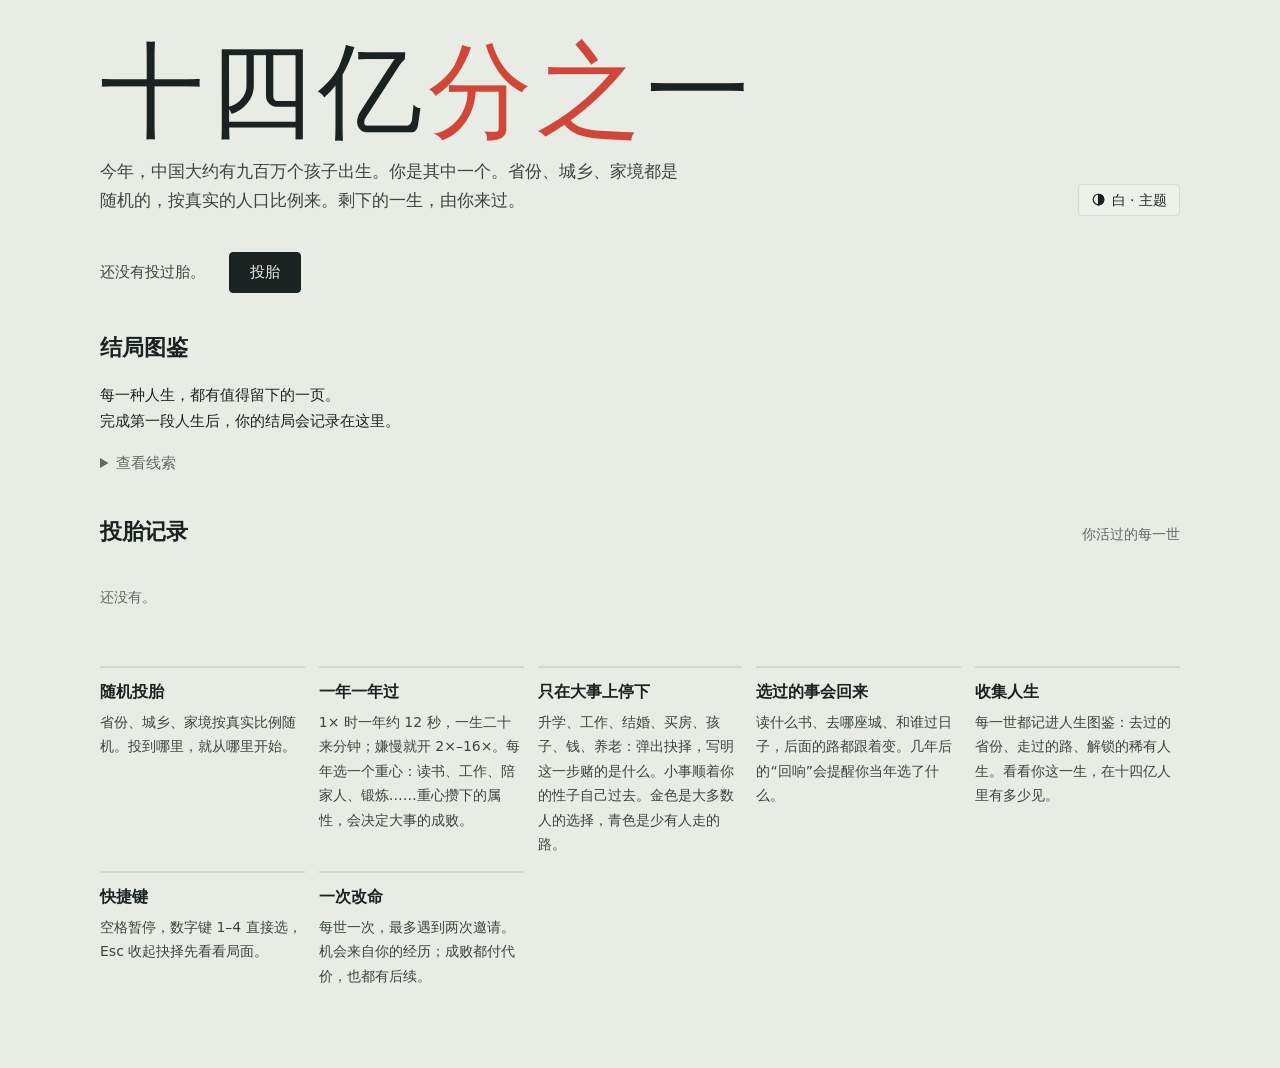
==== commit 6b1907f3: "feat: add one-life echoes and streamline life simulation docs" ====
--- a/1in1.4b/index.html
+++ b/1in1.4b/index.html
@@ -46,6 +46,7 @@
 <script src="data/legacy.js"></script>
 <script src="data/note.js"></script>
 <script src="data/turning.js"></script>
+<script src="data/echo.js"></script>
 <!-- 共用：画面、分享、界面 -->
 <!-- 换语言时载入翻译过的数据（lang/<语言>/），见 share/i18n.js -->
 <script>JY.loadLangData();</script>
--- a/1in1.4b/style.css
+++ b/1in1.4b/style.css
@@ -14,3 +14,20 @@
 .ending-entry summary { cursor: pointer; color: var(--muted); overflow-wrap: anywhere; }
 .ending-entry.unlocked summary { color: var(--fg); font-weight: 700; }
 .ending-entry summary:focus-visible { outline: 2px solid var(--brand); outline-offset: 4px; }
+.ending-hints { margin-top: 16px; }
+.ending-hints > summary { cursor: pointer; color: var(--muted); }
+.ending-hints > summary:focus-visible { outline: 2px solid var(--brand); outline-offset: 4px; }
+
+.end-details > summary { cursor: pointer; font-weight: 700; color: var(--fg); padding: 4px 0; }
+.end-details > summary:focus-visible { outline: 2px solid var(--brand); outline-offset: 4px; }
+.end-details[open] > summary { margin-bottom: 16px; }
+.end-details > .card { padding: 14px 0; border: 0; box-shadow: none; }
+
+.echo-options { border: 0; padding: 0; margin: 0; display: grid; gap: 10px; min-width: 0; }
+.echo-legend { position: absolute; width: 1px; height: 1px; overflow: hidden; clip-path: inset(50%); }
+.echo-option { display: flex; gap: 10px; align-items: flex-start; padding: 10px; border: 1px solid var(--line); border-radius: 6px; cursor: pointer; }
+.echo-option input { margin-top: 5px; accent-color: var(--brand); flex-shrink: 0; }
+.echo-option span { min-width: 0; overflow-wrap: anywhere; }
+.echo-option small { display: block; margin-top: 4px; color: var(--soft); }
+.echo-option:has(input:checked) { border-color: var(--brand); }
+.echo-option:focus-within { outline: 2px solid var(--brand); outline-offset: 2px; }
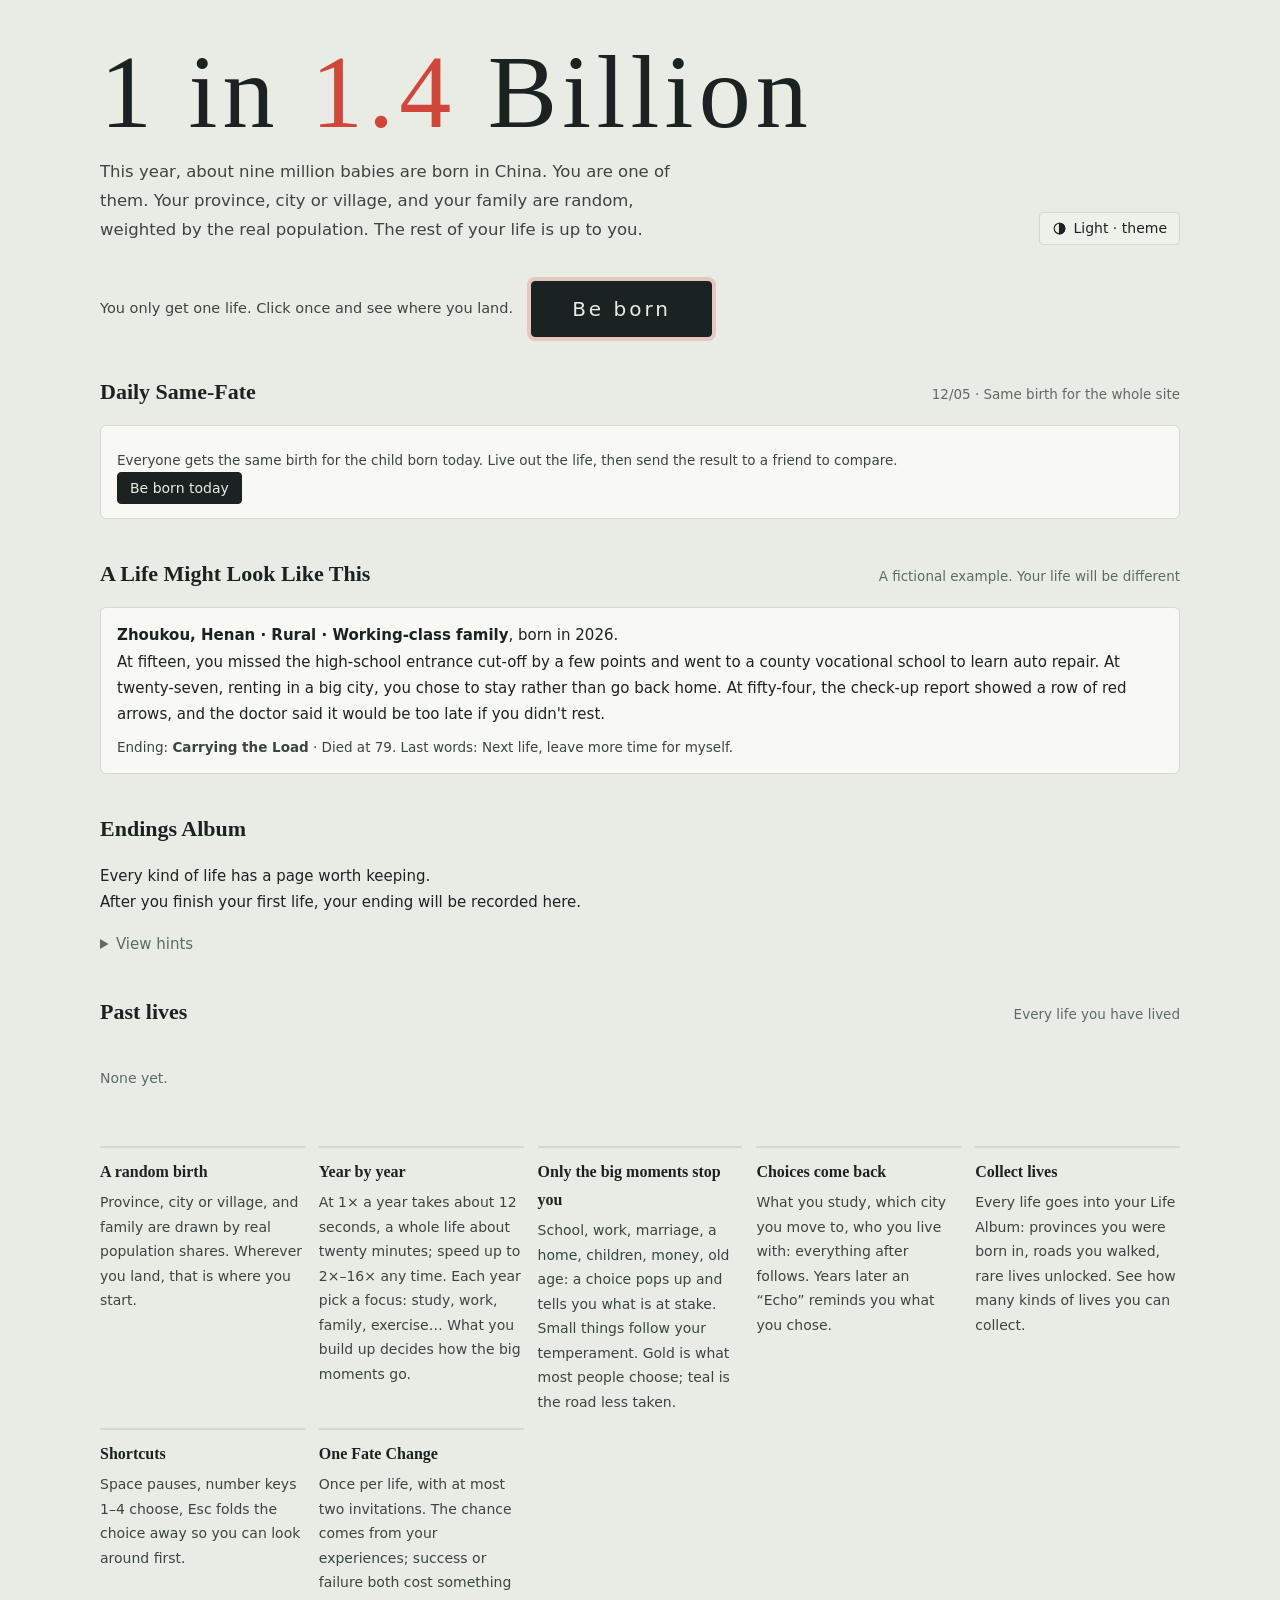
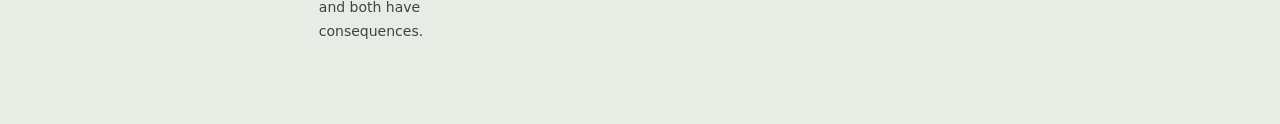
==== commit 8335bfa1: "十四亿分之一 v2.1.11：英文版、学历与职业分布校准、寿命与重复内容修正、每日同命 Co-Authored-By: Claude Sonnet 5.5 <noreply@anthropic.com" ====
--- a/1in1.4b/index.html
+++ b/1in1.4b/index.html
@@ -33,6 +33,7 @@
 <script src="data/tech.js"></script>
 <script src="data/travel.js"></script>
 <script src="data/health.js"></script>
+<script src="data/lifetable.js"></script>
 <script src="data/careers-small.js"></script>
 <script src="data/careers-service.js"></script>
 <script src="data/careers-land.js"></script>
@@ -47,6 +48,7 @@
 <script src="data/note.js"></script>
 <script src="data/turning.js"></script>
 <script src="data/echo.js"></script>
+<script src="data/variety.js"></script>
 <!-- 共用：画面、分享、界面 -->
 <!-- 换语言时载入翻译过的数据（lang/<语言>/），见 share/i18n.js -->
 <script>JY.loadLangData();</script>
--- a/share/style.css
+++ b/share/style.css
@@ -76,6 +76,9 @@
 .b[aria-pressed="true"] { background: var(--btn-on); color: var(--btn-on-fg); border-color: var(--btn-on); }
 .b.primary { background: var(--fg); color: var(--bg); border-color: var(--fg); font-weight: 500; }
 .b.big { padding: 10px 20px; font-size: 15px; }
+/* 第一次来的人：投胎按钮要一眼看到 */
+.world-line.fresh { display: flex; flex-wrap: wrap; align-items: center; gap: 14px 18px; }
+.world-line.fresh .b.big { padding: 14px 40px; font-size: 20px; letter-spacing: .15em; box-shadow: 0 0 0 4px color-mix(in srgb, var(--brand) 22%, transparent); }
 .b:disabled { opacity: .45; cursor: default; }
 /* 顶栏按钮紧凑一点；暂停键和速度说明固定宽度，暂停前后顶栏不会挤成两行 */
 .ctl .b { padding: 6px 10px; }
--- a/1in1.4b/style.css
+++ b/1in1.4b/style.css
@@ -1,4 +1,21 @@
 /* 重心说明继承了工具行的不换行规则；在菜单里恢复折行。 */
+.shell.news-left { grid-template-areas: "left center right" "news center right"; grid-template-rows: max-content 1fr; }
+.news-slot { grid-area: news; min-width: 0; }
+.life-connections { margin-bottom: 18px; }
+.life-connections ul { padding-left: 20px; }
+.life-connections li { margin-top: 12px; overflow-wrap: anywhere; }
+@media (min-width: 821px) and (max-width: 1180px) {
+  .shell.news-left { grid-template-areas: "left center" "news center" "right center"; grid-template-rows: max-content max-content 1fr; }
+}
+@media (max-width: 820px) {
+  .shell.news-left { display: flex; flex-direction: column; }
+  .news-left > .center { order: 0; width: 100%; }
+  .news-left > .left { order: 1; width: 100%; }
+  .news-left > .right { display: contents; }
+  .news-left > .right > .card { order: 2; width: 100%; }
+  .news-left > .news-slot { order: 3; width: 100%; }
+  .news-left > .right > .life-map-card { order: 4; }
+}
 .fmenu .fopt { min-width: 0; white-space: normal; overflow-wrap: anywhere; }
 .life-row [data-life-note] { grid-column: 1 / -1; overflow-wrap: anywhere; }
 
@@ -31,3 +48,51 @@
 .echo-option small { display: block; margin-top: 4px; color: var(--soft); }
 .echo-option:has(input:checked) { border-color: var(--brand); }
 .echo-option:focus-within { outline: 2px solid var(--brand); outline-offset: 2px; }
+.next-life { display: flex; align-items: center; justify-content: space-between; gap: 16px; border-top: 1px solid var(--line); margin-top: 24px; padding-top: 20px; }
+.next-life h3 { font-size: 16px; }
+.next-life p { margin: 6px 0 0; }
+.next-life .b { flex-shrink: 0; color: var(--fg); text-decoration: none; }
+@media (max-width: 600px) {
+  .next-life { flex-direction: column; align-items: flex-start; }
+}
+
+/* 结算默认呈现人物与结局；详细记录和下一世准备按需展开。 */
+.end.end-compact { display: flex; flex-direction: column; gap: 22px; max-width: 1040px; padding-top: 40px; }
+.end-compact > * { width: 100%; box-sizing: border-box; }
+.life-hero { display: grid; grid-template-columns: minmax(0, 1fr) minmax(0, 1.2fr); gap: 32px; padding: 32px; border: 1px solid var(--line); background: var(--panel); border-radius: 12px; }
+.life-person { display: flex; align-items: center; gap: 22px; min-width: 0; }
+.life-person canvas { width: 80px; height: 96px; flex-shrink: 0; }
+.life-person h1 { font-family: var(--f-display); font-size: 38px; margin: 8px 0 12px; font-weight: 400; }
+.life-person .note { margin: 4px 0; }
+.life-eyebrow { margin: 0; color: var(--muted); font-size: 13px; }
+.life-ending { border-left: 1px solid var(--line); padding-left: 32px; align-self: center; min-width: 0; }
+.life-ending h2 { font-size: clamp(28px, 3vw, 38px); line-height: 1.35; margin: 12px 0; font-family: var(--f-display); color: var(--fg); }
+.life-ending > p:last-child { margin: 0; color: var(--soft); line-height: 1.8; }
+.life-quote { grid-column: 1 / -1; border-top: 1px solid var(--line); padding-top: 20px; margin: 0; text-align: center; font-family: var(--f-display); font-size: 24px; line-height: 1.5; color: var(--canon); overflow-wrap: anywhere; }
+.end-compact > .end-btns { justify-content: center; gap: 12px; }
+.end-compact > .end-btns .b { min-width: 160px; }
+.end-options { display: grid; grid-template-columns: minmax(0, 1fr) minmax(0, 1fr); gap: 16px; align-items: start; }
+.end-options .card { margin: 0; min-width: 0; }
+.end-preparation { display: grid; gap: 12px; min-width: 0; }
+.end-options summary { cursor: pointer; font-weight: 700; line-height: 1.6; }
+.end-options summary .note { float: right; font-weight: 400; font-size: 12px; margin-left: 8px; }
+.end-options summary:focus-visible { outline: 2px solid var(--brand); outline-offset: 4px; }
+.end-options details[open] > summary { margin-bottom: 18px; }
+.end-record-content { display: grid; gap: 20px; }
+.end-record-content > .card, .end-message > .card { padding: 0; border: 0; background: none; box-shadow: none; }
+.end-message .card-h { display: none; }
+.end-compact .next-life { margin-top: 0; padding-top: 18px; font-size: 13px; color: var(--muted); justify-content: center; flex-wrap: wrap; gap: 8px; }
+.end-compact .next-life a { color: var(--soft); text-underline-offset: 3px; }
+@media (max-width: 700px) {
+  .end.end-compact { padding: 20px 16px 40px; gap: 18px; }
+  .life-hero { grid-template-columns: minmax(0, 1fr); padding: 24px 20px; gap: 24px; }
+  .life-person { gap: 18px; }
+  .life-person h1 { font-size: 32px; }
+  .life-ending { border-left: 0; border-top: 1px solid var(--line); padding: 22px 0 0; }
+  .life-ending h2 { font-size: 30px; }
+  .life-quote { font-size: 22px; padding-top: 18px; }
+  .end-options { grid-template-columns: minmax(0, 1fr); gap: 12px; }
+  .end-compact > .end-btns { flex-wrap: nowrap; }
+  .end-compact > .end-btns .b { min-width: 0; flex: 1; padding-left: 10px; padding-right: 10px; }
+  .end-compact .next-life { flex-direction: row; align-items: center; }
+}
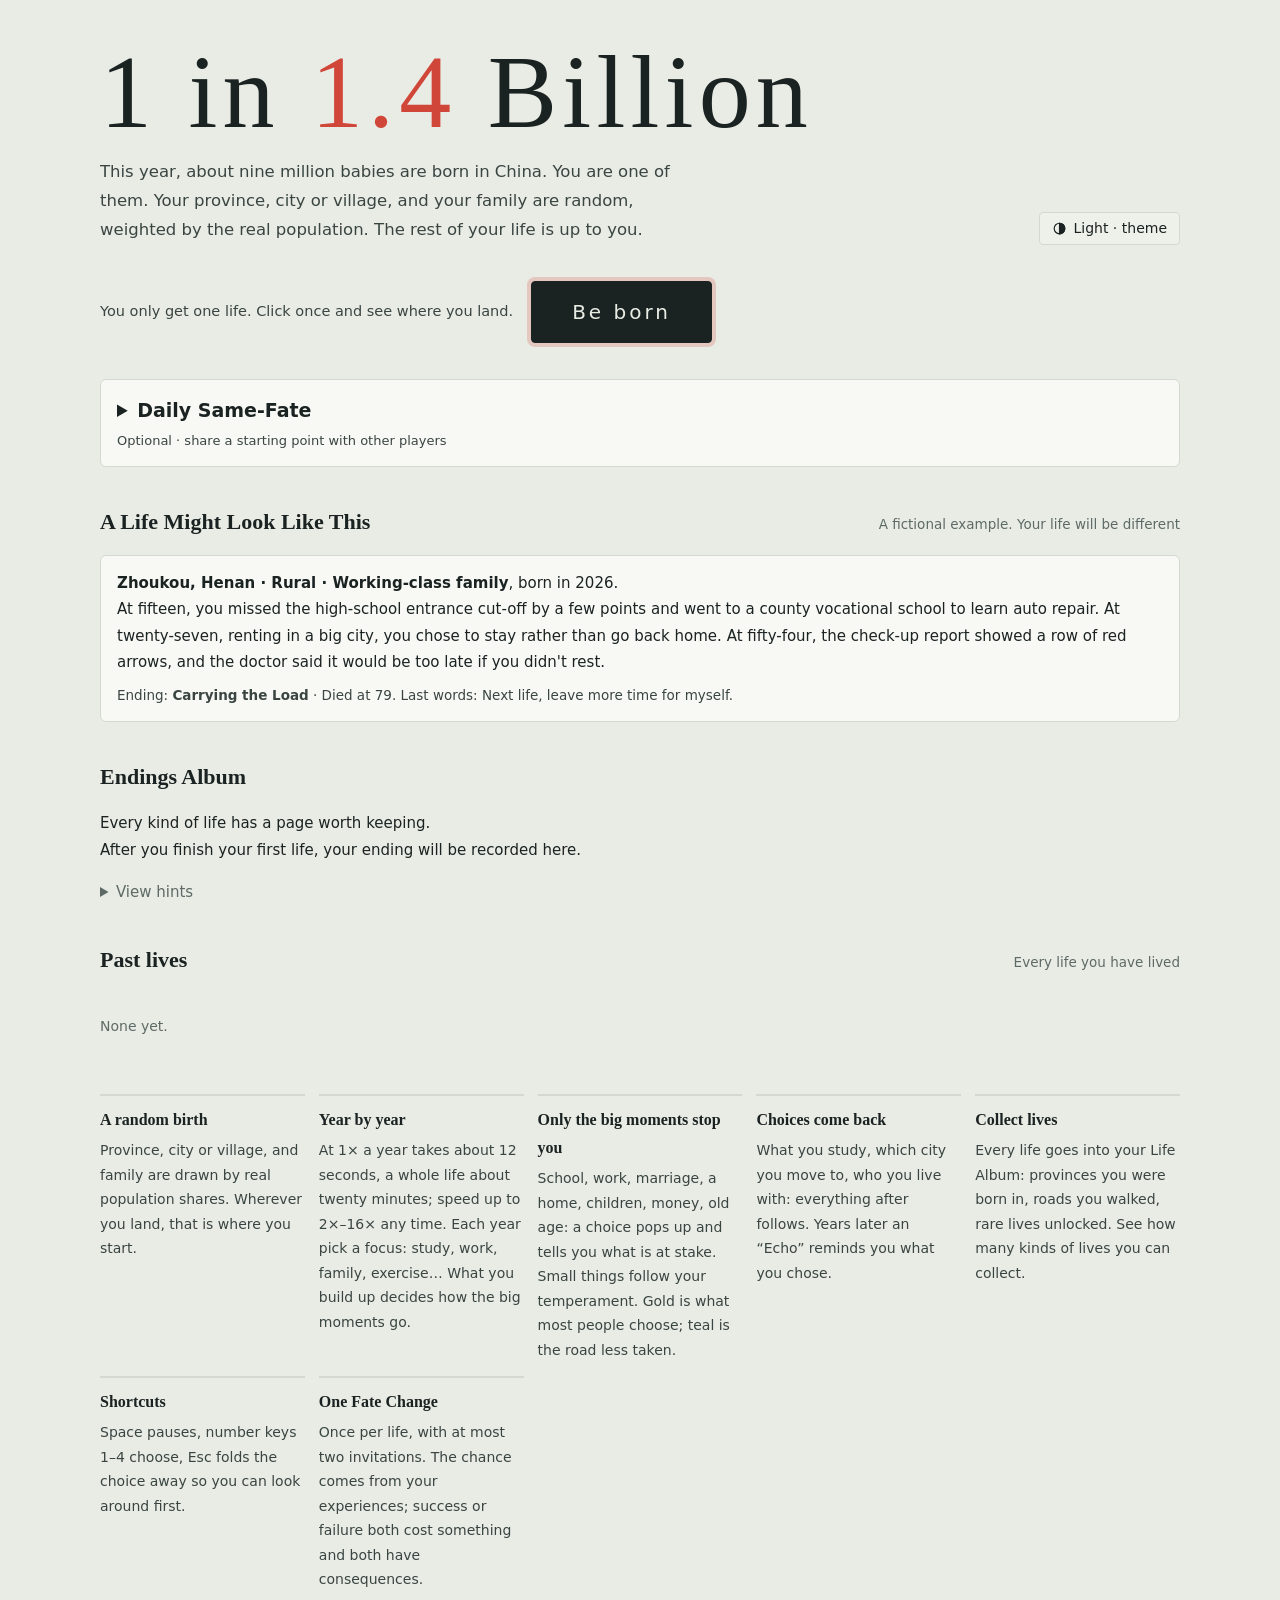
==== commit cdec6d16: "Fix Google Index" ====
--- a/1in1.4b/index.html
+++ b/1in1.4b/index.html
@@ -4,6 +4,7 @@
 <meta charset="utf-8">
 <meta name="viewport" content="width=device-width, initial-scale=1, viewport-fit=cover">
 <title>十四亿分之一 · Vibe Game</title>
+<link rel="canonical" href="https://www.vibe-game.com/life-sim/1in1.4b/">
 <meta name="description" content="按真实人口比例随机投胎到中国的某个省市、某个家庭，从 2026 年出生，过完一生。">
 <meta name="theme-color" content="#0e1315">
 <link rel="stylesheet" href="../share/style.css">
--- a/1in1.4b/style.css
+++ b/1in1.4b/style.css
@@ -1,4 +1,8 @@
 /* 重心说明继承了工具行的不换行规则；在菜单里恢复折行。 */
+.home .world-line .b { font-size: 15px; font-weight: 500; line-height: 1.6; padding: 8px 14px; min-height: 42px; }
+.life-album > summary, .daily-entry > summary { cursor: pointer; font-size: 19px; font-weight: 600; }
+.life-album > summary .note, .daily-entry > summary .note { display: block; margin-top: 4px; font-size: 13px; font-weight: 400; }
+.album-content { margin-top: 16px; }
 .shell.news-left { grid-template-areas: "left center right" "news center right"; grid-template-rows: max-content 1fr; }
 .news-slot { grid-area: news; min-width: 0; }
 .life-connections { margin-bottom: 18px; }
